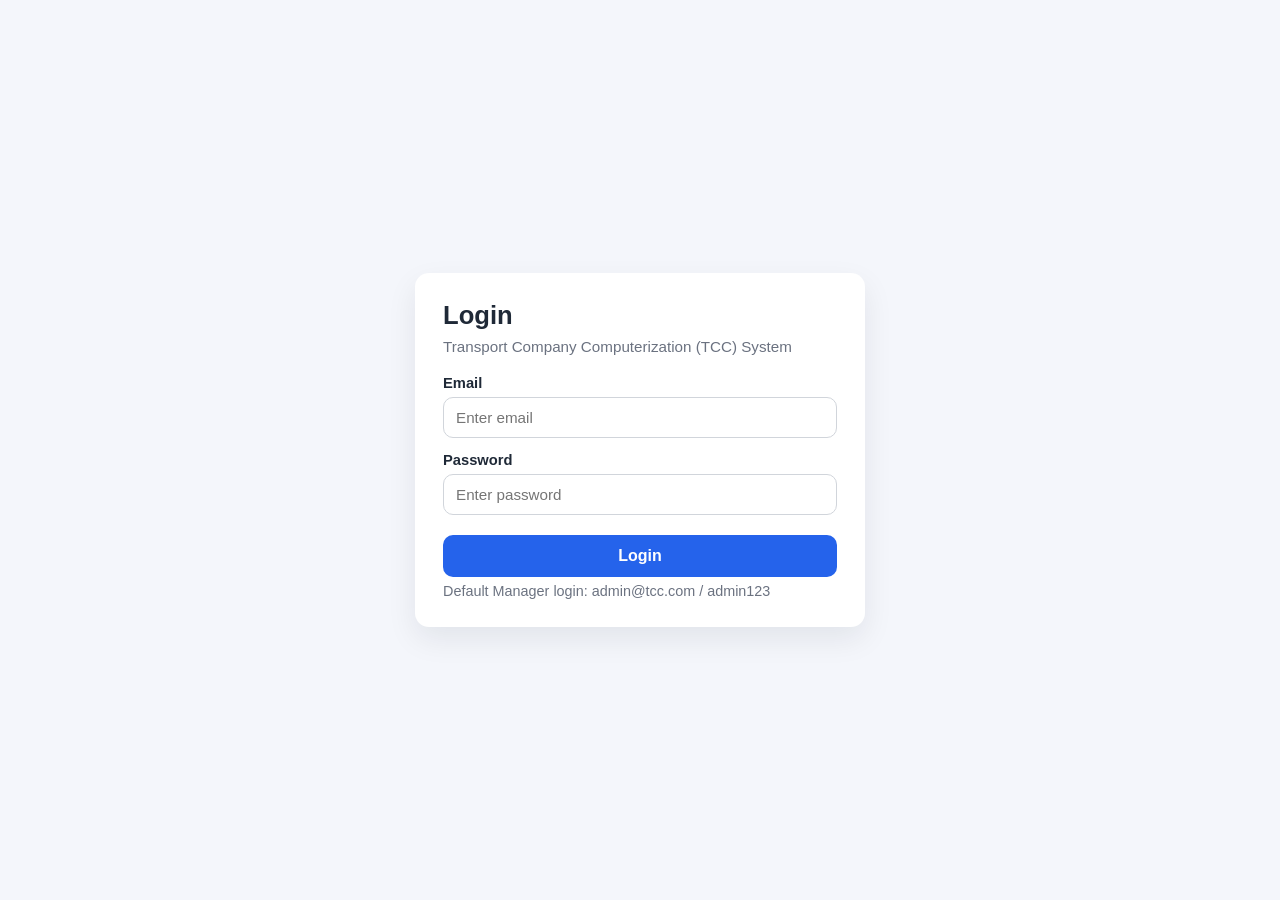
==== index.html @ 666aa763 "Initial project setup && creation of different pages admin && clerks && drivers" ====
<!DOCTYPE html>
<html lang="en">
<head>
  <meta charset="UTF-8" />
  <meta name="viewport" content="width=device-width, initial-scale=1.0" />
  <title>TCC System - Login</title>
  <link rel="stylesheet" href="style.css" />
</head>
<body class="auth-page">
  <main class="auth-container">
    <section class="auth-card">
      <h1>Login</h1>
      <p class="auth-subtitle">Transport Company Computerization (TCC) System</p>

      <!-- Status messages are shown here by JavaScript -->
      <div id="loginMessage" class="message" role="alert" aria-live="polite"></div>

      <form id="loginForm" novalidate>
        <div class="form-group">
          <label for="loginEmail">Email</label>
          <input type="email" id="loginEmail" name="loginEmail" placeholder="Enter email" />
        </div>

        <div class="form-group">
          <label for="loginPassword">Password</label>
          <input
            type="password"
            id="loginPassword"
            name="loginPassword"
            placeholder="Enter password"
          />
        </div>

        <button type="submit" class="btn-primary">Login</button>
      </form>

      <p class="auth-note muted">
        Default Manager login: admin@tcc.com / admin123
      </p>
    </section>
  </main>

  <script src="script.js"></script>
</body>
</html>
---- style.css ----
* {
	box-sizing: border-box;
}

body {
	margin: 0;
	font-family: Arial, Helvetica, sans-serif;
	background: #f4f6fb;
	color: #1f2937;
}

.auth-page {
	min-height: 100vh;
	display: flex;
	align-items: center;
	justify-content: center;
	padding: 20px;
}

.auth-container {
	width: 100%;
	max-width: 450px;
}

.auth-card {
	background: #ffffff;
	border-radius: 14px;
	box-shadow: 0 12px 30px rgba(15, 23, 42, 0.08);
	padding: 28px;
}

.auth-card h1 {
	margin: 0 0 8px;
	font-size: 1.6rem;
}

.auth-subtitle {
	margin: 0 0 20px;
	color: #6b7280;
	font-size: 0.95rem;
}

.form-group {
	margin-bottom: 14px;
}

.form-group label {
	display: block;
	margin-bottom: 6px;
	font-weight: 600;
	font-size: 0.92rem;
}

.form-group input,
.form-group select {
	width: 100%;
	border: 1px solid #d1d5db;
	border-radius: 10px;
	padding: 11px 12px;
	font-size: 0.95rem;
	background: #ffffff;
	outline: none;
}

.form-group input:focus,
.form-group select:focus {
	border-color: #2563eb;
	box-shadow: 0 0 0 3px rgba(37, 99, 235, 0.12);
}

.btn-primary {
	width: 100%;
	border: none;
	border-radius: 10px;
	padding: 12px;
	background: #2563eb;
	color: #ffffff;
	font-size: 1rem;
	font-weight: 600;
	cursor: pointer;
	margin-top: 6px;
}

.btn-primary:hover {
	background: #1d4ed8;
}

.message {
	display: none;
	border-radius: 10px;
	padding: 10px 12px;
	margin-bottom: 14px;
	font-size: 0.92rem;
}

.message.success {
	display: block;
	background: #dcfce7;
	color: #14532d;
	border: 1px solid #86efac;
}

.message.error {
	display: block;
	background: #fee2e2;
	color: #7f1d1d;
	border: 1px solid #fca5a5;
}

.auth-link-row {
	margin: 16px 0 0;
	font-size: 0.93rem;
	color: #4b5563;
}

.auth-note {
	margin: 14px 0 0;
	font-size: 0.9rem;
	color: #374151;
}

.auth-note.muted {
	margin-top: 6px;
	color: #6b7280;
}

.auth-link-row a {
	color: #2563eb;
	text-decoration: none;
	font-weight: 600;
}

.auth-link-row a:hover {
	text-decoration: underline;
}

@media (max-width: 480px) {
	.auth-card {
		padding: 20px;
	}
}

.dashboard-layout {
	display: grid;
	grid-template-columns: 260px 1fr;
	min-height: 100vh;
}

.sidebar {
	background: #0f172a;
	color: #e5e7eb;
	padding: 22px 18px;
	display: flex;
	flex-direction: column;
	gap: 16px;
}

.sidebar-title {
	margin: 0;
	font-size: 1.25rem;
}

.sidebar-subtitle {
	margin: 0;
	font-size: 0.9rem;
	color: #94a3b8;
}

.sidebar-nav {
	display: flex;
	flex-direction: column;
	gap: 10px;
	margin-top: 8px;
}

.nav-item {
	display: block;
	padding: 10px 12px;
	border-radius: 8px;
	text-decoration: none;
	color: #e5e7eb;
	font-size: 0.95rem;
}

.nav-item:hover,
.nav-item.active {
	background: #1e293b;
}

.sidebar-logout {
	margin-top: auto;
}

.btn-outline {
	width: 100%;
	border: 1px solid #334155;
	background: transparent;
	color: #e5e7eb;
	padding: 10px 12px;
	border-radius: 10px;
	cursor: pointer;
	font-weight: 600;
}

.btn-outline:hover {
	background: #1e293b;
}

.dashboard-main {
	padding: 24px;
}

.dashboard-header h1 {
	margin: 0;
	font-size: 1.8rem;
}

.header-subtitle {
	margin: 8px 0 0;
	color: #6b7280;
	font-size: 0.95rem;
}

.dashboard-section {
	display: grid;
	gap: 16px;
	margin-top: 16px;
}

.card {
	background: #ffffff;
	border-radius: 12px;
	padding: 18px;
	box-shadow: 0 8px 20px rgba(15, 23, 42, 0.07);
}

.card h3 {
	margin: 0 0 12px;
}

.role-notice {
	margin-top: 16px;
	font-weight: 600;
}

.role-notice.success {
	border: 1px solid #86efac;
	background: #f0fdf4;
	color: #14532d;
}

.role-notice.info {
	border: 1px solid #93c5fd;
	background: #eff6ff;
	color: #1e3a8a;
}

.role-notice.warning {
	border: 1px solid #fdba74;
	background: #fff7ed;
	color: #9a3412;
}

.hidden {
	display: none !important;
}

.stats-grid {
	display: grid;
	grid-template-columns: repeat(3, minmax(0, 1fr));
	gap: 12px;
}

.form-grid {
	display: grid;
	grid-template-columns: repeat(2, minmax(0, 1fr));
	gap: 12px;
}

.filter-row {
	display: grid;
	grid-template-columns: 2fr 1fr auto;
	gap: 12px;
	align-items: end;
	margin-bottom: 14px;
}

.filter-group {
	display: flex;
	flex-direction: column;
	gap: 6px;
}

.filter-group label {
	font-weight: 600;
	font-size: 0.88rem;
	color: #374151;
}

.filter-group input,
.filter-group select {
	width: 100%;
	border: 1px solid #d1d5db;
	border-radius: 10px;
	padding: 10px 12px;
	font-size: 0.92rem;
	background: #ffffff;
	outline: none;
}

.filter-group input:focus,
.filter-group select:focus {
	border-color: #2563eb;
	box-shadow: 0 0 0 3px rgba(37, 99, 235, 0.12);
}

.tracking-actions {
	margin: 0;
	align-self: end;
}

.action-row {
	display: flex;
	gap: 10px;
	margin: 6px 0 14px;
}

.action-btn {
	width: auto;
	min-width: 120px;
	margin-top: 0;
}

.btn-light {
	border: 1px solid #d1d5db;
	background: #ffffff;
	color: #1f2937;
	border-radius: 10px;
	padding: 12px;
	font-size: 1rem;
	font-weight: 600;
	cursor: pointer;
}

.btn-light:hover {
	background: #f9fafb;
}

.stat-card {
	background: #f8fafc;
	border: 1px solid #e5e7eb;
	border-radius: 10px;
	padding: 12px;
	display: flex;
	flex-direction: column;
	gap: 6px;
}

.stat-label {
	font-size: 0.85rem;
	color: #6b7280;
}

.stat-card strong {
	font-size: 1.2rem;
	color: #0f172a;
}

.muted-text {
	margin: 0;
	color: #6b7280;
}

.table-wrapper {
	overflow-x: auto;
}

table {
	width: 100%;
	border-collapse: collapse;
}

th,
td {
	text-align: left;
	padding: 10px;
	border-bottom: 1px solid #e5e7eb;
	font-size: 0.92rem;
}

th {
	font-weight: 700;
	color: #334155;
}

.row-ready {
	background: #ecfdf5;
}

.status-pill {
	display: inline-block;
	padding: 4px 10px;
	border-radius: 999px;
	font-size: 0.78rem;
	font-weight: 700;
	line-height: 1.2;
}

.status-pending {
	background: #fff7ed;
	color: #9a3412;
	border: 1px solid #fdba74;
}

.status-ready {
	background: #ecfdf5;
	color: #166534;
	border: 1px solid #86efac;
}

.status-delivered {
	background: #e0f2fe;
	color: #075985;
	border: 1px solid #7dd3fc;
}

.table-actions {
	display: flex;
	gap: 8px;
}

.btn-small {
	border: 1px solid #cbd5e1;
	background: #ffffff;
	color: #0f172a;
	padding: 6px 10px;
	border-radius: 8px;
	font-size: 0.82rem;
	font-weight: 600;
	cursor: pointer;
}

.btn-small:hover {
	background: #f8fafc;
}

.btn-small:disabled {
	opacity: 0.45;
	cursor: not-allowed;
}

.btn-danger {
	border-color: #fecaca;
	color: #b91c1c;
}

.btn-danger:hover {
	background: #fef2f2;
}

@media (max-width: 900px) {
	.dashboard-layout {
		grid-template-columns: 1fr;
	}

	.sidebar {
		padding: 16px;
	}

	.sidebar-nav {
		flex-direction: row;
		flex-wrap: wrap;
	}

	.sidebar-logout {
		margin-top: 4px;
	}

	.dashboard-main {
		padding: 16px;
	}

	.stats-grid {
		grid-template-columns: 1fr;
	}

	.form-grid {
		grid-template-columns: 1fr;
	}

	.filter-row {
		grid-template-columns: 1fr;
	}

	.action-row {
		flex-direction: column;
	}

	.action-btn {
		width: 100%;
	}
}
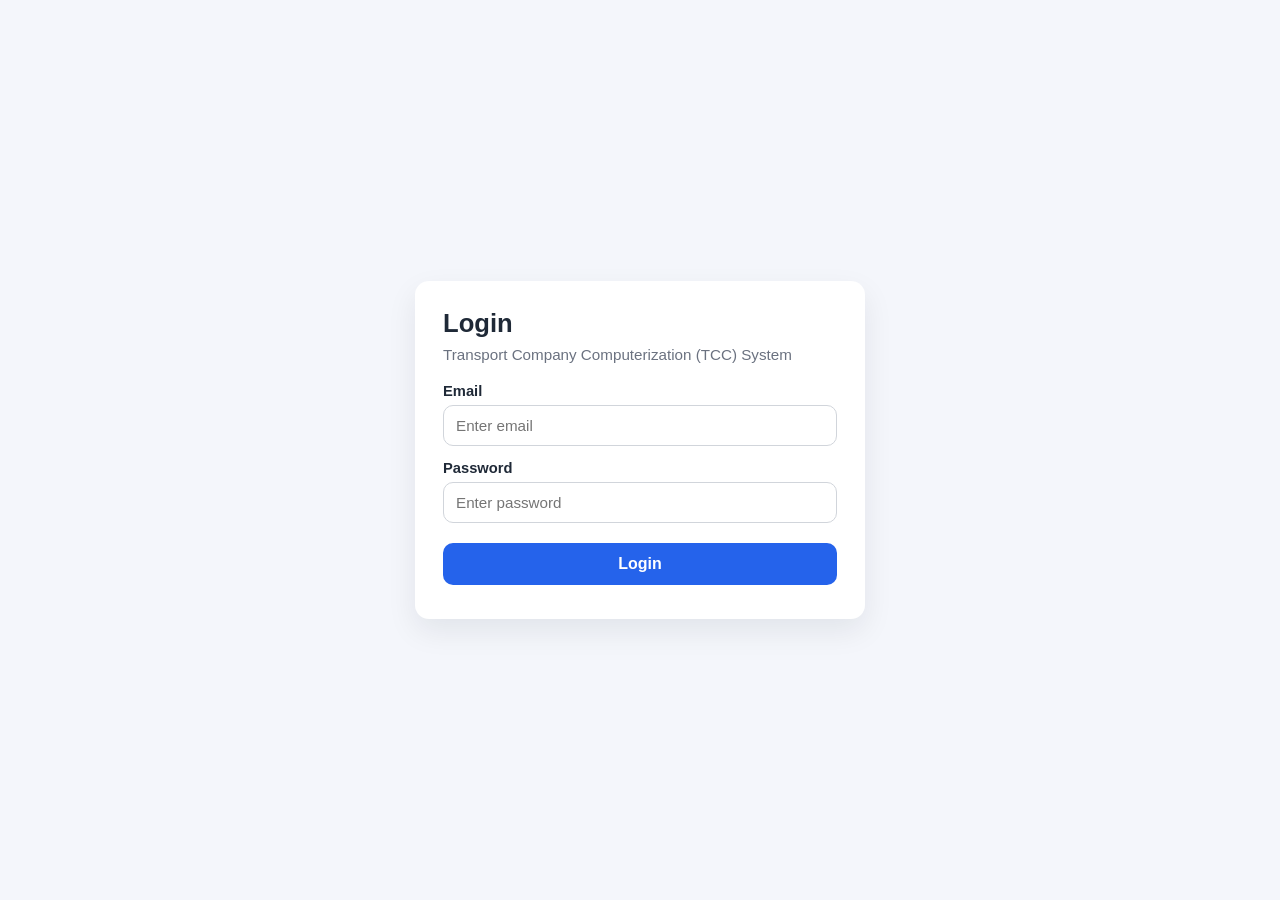
==== commit 1d295f6a: "implemented the different pages" ====
--- a/index.html
+++ b/index.html
@@ -35,7 +35,7 @@
       </form>
 
       <p class="auth-note muted">
-        Default Manager login: admin@tcc.com / admin123
+        <!-- Default Manager login: admin@tcc.com / admin123 -->
       </p>
     </section>
   </main>
--- a/style.css
+++ b/style.css
@@ -67,6 +67,17 @@
 .form-group select:focus {
 	border-color: #2563eb;
 	box-shadow: 0 0 0 3px rgba(37, 99, 235, 0.12);
+}
+
+.input-invalid {
+	border-color: #ef4444 !important;
+	box-shadow: 0 0 0 3px rgba(239, 68, 68, 0.12) !important;
+}
+
+.field-error {
+	margin: 6px 0 0;
+	font-size: 0.82rem;
+	color: #b91c1c;
 }
 
 .btn-primary {
@@ -272,6 +283,10 @@
 	gap: 12px;
 }
 
+.compact-stats {
+	margin-bottom: 14px;
+}
+
 .form-grid {
 	display: grid;
 	grid-template-columns: repeat(2, minmax(0, 1fr));
@@ -318,6 +333,11 @@
 .tracking-actions {
 	margin: 0;
 	align-self: end;
+}
+
+.report-actions {
+	margin-top: 14px;
+	margin-bottom: 0;
 }
 
 .action-row {
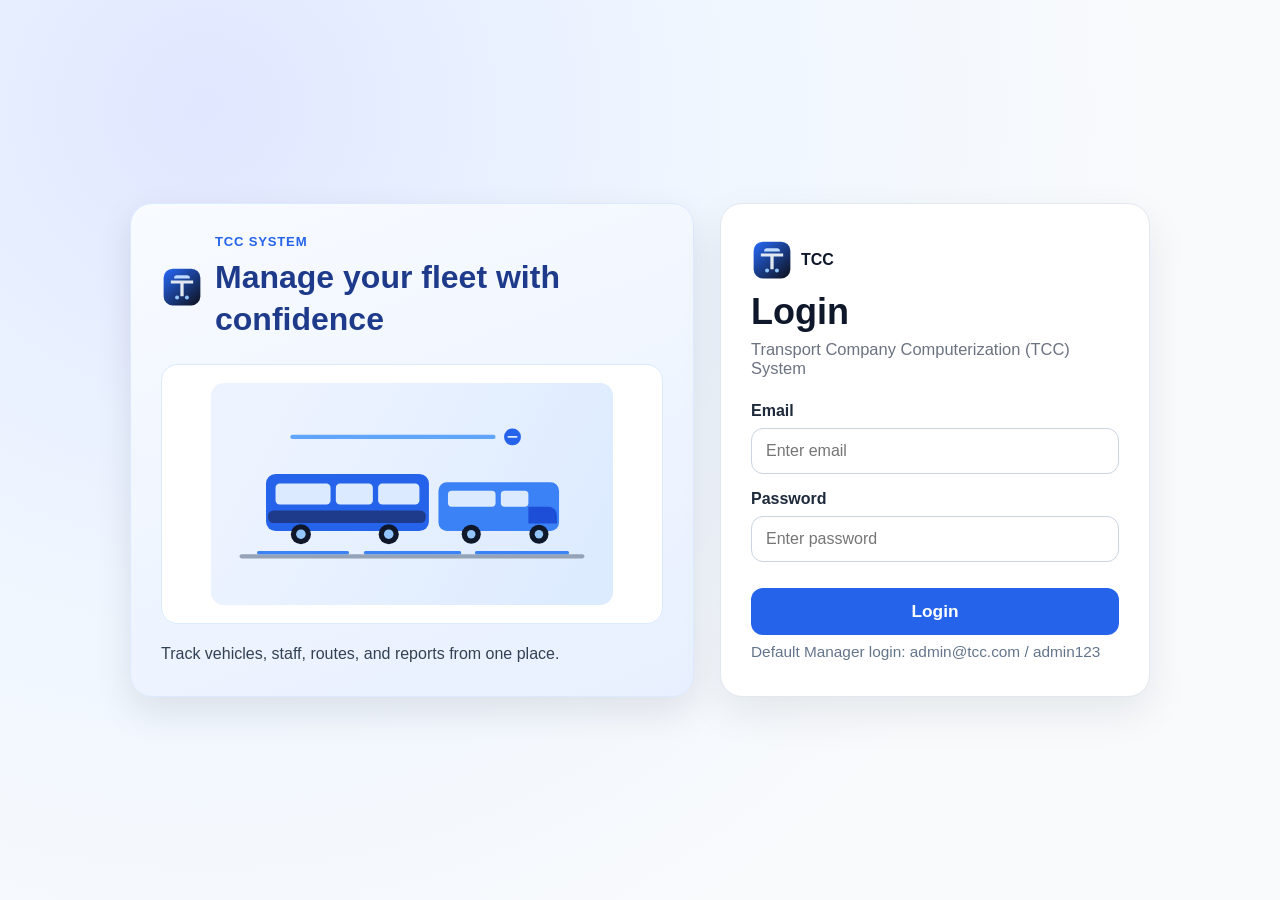
==== commit d133c2ea: "add updated login design" ====
--- a/index.html
+++ b/index.html
@@ -8,7 +8,27 @@
 </head>
 <body class="auth-page">
   <main class="auth-container">
+    <section class="auth-visual" aria-label="Transport illustration">
+      <div class="auth-brand-mark">
+        <img src="assets/tcc-logo.svg" alt="TCC logo" class="auth-logo" />
+        <div>
+          <p class="brand-kicker">TCC System</p>
+          <h2>Manage your fleet with confidence</h2>
+        </div>
+      </div>
+      <img
+        src="assets/transport-illustration.svg"
+        alt="Illustration of buses and logistics transport"
+        class="auth-transport-img"
+      />
+      <p class="auth-visual-note">Track vehicles, staff, routes, and reports from one place.</p>
+    </section>
+
     <section class="auth-card">
+      <div class="auth-card-logo-row">
+        <img src="assets/tcc-logo.svg" alt="TCC logo" class="auth-logo" />
+        <span>TCC</span>
+      </div>
       <h1>Login</h1>
       <p class="auth-subtitle">Transport Company Computerization (TCC) System</p>
 
@@ -35,7 +55,7 @@
       </form>
 
       <p class="auth-note muted">
-        <!-- Default Manager login: admin@tcc.com / admin123 -->
+        Default Manager login: admin@tcc.com / admin123
       </p>
     </section>
   </main>
--- a/style.css
+++ b/style.css
@@ -5,7 +5,7 @@
 
 body {
 	margin: 0;
-	font-family: Arial, Helvetica, sans-serif;
+	font-family: "Inter", "Segoe UI", Arial, Helvetica, sans-serif;
 	background: #f4f6fb;
 	color: #1f2937;
 }
@@ -15,52 +15,142 @@
 	display: flex;
 	align-items: center;
 	justify-content: center;
-	padding: 20px;
+	padding: 30px 20px;
+	background: radial-gradient(circle at 16% 12%, #e0e7ff 0%, #eff6ff 36%, #f8fafc 70%);
 }
 
 .auth-container {
 	width: 100%;
-	max-width: 450px;
+	max-width: 1020px;
+	display: grid;
+	grid-template-columns: minmax(0, 1.2fr) minmax(360px, 430px);
+	gap: 26px;
+	align-items: stretch;
+}
+
+.auth-visual {
+	background: linear-gradient(160deg, #f8fbff 0%, #e8f0ff 100%);
+	border-radius: 22px;
+	border: 1px solid #dbeafe;
+	color: #1e3a8a;
+	padding: 30px;
+	display: flex;
+	flex-direction: column;
+	justify-content: space-between;
+	box-shadow: 0 14px 36px rgba(15, 23, 42, 0.1);
+	overflow: hidden;
+}
+
+.auth-brand-mark {
+	display: flex;
+	align-items: center;
+	gap: 12px;
+}
+
+.auth-brand-mark h2 {
+	margin: 0;
+	font-size: 2rem;
+	font-weight: 700;
+	line-height: 1.3;
+	color: #1e3a8a;
+	opacity: 0;
+	animation: fadeUp 0.7s ease 0.3s forwards;
+}
+
+.brand-kicker {
+	margin: 0 0 8px;
+	font-size: 0.82rem;
+	font-weight: 700;
+	letter-spacing: 0.06em;
+	text-transform: uppercase;
+	color: #2563eb;
+	opacity: 0;
+	animation: fadeUp 0.6s ease 0.15s forwards;
+}
+
+.auth-logo {
+	width: 42px;
+	height: 42px;
+	flex-shrink: 0;
+}
+
+.auth-transport-img {
+	width: 100%;
+	max-height: 260px;
+	object-fit: contain;
+	margin: 24px 0 18px;
+	padding: 18px;
+	background: #ffffff;
+	border-radius: 16px;
+	border: 1px solid #dbeafe;
+	opacity: 0;
+	animation: fadeZoom 0.9s ease 0.5s forwards, floatY 4.5s ease-in-out 1.4s infinite;
+}
+
+.auth-visual-note {
+	margin: 0;
+	font-size: 1rem;
+	line-height: 1.5;
+	color: #334155;
+	opacity: 0;
+	animation: fadeUp 0.65s ease 0.75s forwards;
 }
 
 .auth-card {
 	background: #ffffff;
-	border-radius: 14px;
-	box-shadow: 0 12px 30px rgba(15, 23, 42, 0.08);
-	padding: 28px;
+	border-radius: 22px;
+	border: 1px solid #e2e8f0;
+	box-shadow: 0 16px 40px rgba(15, 23, 42, 0.08);
+	padding: 34px 30px;
+	display: flex;
+	flex-direction: column;
+	justify-content: center;
+}
+
+.auth-card-logo-row {
+	display: inline-flex;
+	align-items: center;
+	gap: 8px;
+	margin-bottom: 10px;
+	font-weight: 700;
+	color: #0f172a;
 }
 
 .auth-card h1 {
 	margin: 0 0 8px;
-	font-size: 1.6rem;
+	font-size: 2.25rem;
+	line-height: 1.15;
+	color: #0f172a;
 }
 
 .auth-subtitle {
-	margin: 0 0 20px;
+	margin: 0 0 24px;
 	color: #6b7280;
-	font-size: 0.95rem;
+	font-size: 1.03rem;
 }
 
 .form-group {
-	margin-bottom: 14px;
+	margin-bottom: 16px;
 }
 
 .form-group label {
 	display: block;
-	margin-bottom: 6px;
+	margin-bottom: 8px;
 	font-weight: 600;
-	font-size: 0.92rem;
+	font-size: 1rem;
+	color: #1e293b;
 }
 
 .form-group input,
 .form-group select {
 	width: 100%;
-	border: 1px solid #d1d5db;
-	border-radius: 10px;
-	padding: 11px 12px;
-	font-size: 0.95rem;
+	border: 1px solid #cbd5e1;
+	border-radius: 12px;
+	padding: 13px 14px;
+	font-size: 1rem;
 	background: #ffffff;
 	outline: none;
+	transition: border-color 0.2s ease, box-shadow 0.2s ease;
 }
 
 .form-group input:focus,
@@ -83,18 +173,20 @@
 .btn-primary {
 	width: 100%;
 	border: none;
-	border-radius: 10px;
-	padding: 12px;
+	border-radius: 12px;
+	padding: 13px;
 	background: #2563eb;
 	color: #ffffff;
-	font-size: 1rem;
+	font-size: 1.08rem;
 	font-weight: 600;
 	cursor: pointer;
-	margin-top: 6px;
+	margin-top: 10px;
+	transition: background 0.2s ease, transform 0.2s ease;
 }
 
 .btn-primary:hover {
 	background: #1d4ed8;
+	transform: translateY(-1px);
 }
 
 .message {
@@ -126,14 +218,14 @@
 }
 
 .auth-note {
-	margin: 14px 0 0;
-	font-size: 0.9rem;
+	margin: 16px 0 0;
+	font-size: 0.96rem;
 	color: #374151;
 }
 
 .auth-note.muted {
-	margin-top: 6px;
-	color: #6b7280;
+	margin-top: 8px;
+	color: #64748b;
 }
 
 .auth-link-row a {
@@ -146,9 +238,95 @@
 	text-decoration: underline;
 }
 
+@keyframes fadeUp {
+	from {
+		opacity: 0;
+		transform: translateY(12px);
+	}
+	to {
+		opacity: 1;
+		transform: translateY(0);
+	}
+}
+
+@keyframes fadeZoom {
+	from {
+		opacity: 0;
+		transform: translateY(14px) scale(0.98);
+	}
+	to {
+		opacity: 1;
+		transform: translateY(0) scale(1);
+	}
+}
+
+@keyframes floatY {
+	0%,
+	100% {
+		transform: translateY(0);
+	}
+	50% {
+		transform: translateY(-6px);
+	}
+}
+
+@media (prefers-reduced-motion: reduce) {
+	.brand-kicker,
+	.auth-brand-mark h2,
+	.auth-transport-img,
+	.auth-visual-note {
+		opacity: 1;
+		animation: none;
+	}
+}
+
 @media (max-width: 480px) {
+	.auth-page {
+		padding: 12px;
+	}
+
+	.auth-container {
+		gap: 12px;
+	}
+
+	.auth-visual {
+		padding: 16px;
+		border-radius: 16px;
+	}
+
+	.auth-brand-mark h2 {
+		font-size: 1.32rem;
+	}
+
+	.auth-transport-img {
+		max-height: 170px;
+		margin: 14px 0;
+		padding: 10px;
+	}
+
 	.auth-card {
-		padding: 20px;
+		border-radius: 16px;
+		padding: 20px 16px;
+	}
+
+	.auth-card h1 {
+		font-size: 1.95rem;
+	}
+
+	.auth-subtitle {
+		font-size: 0.95rem;
+		margin-bottom: 18px;
+	}
+}
+
+@media (max-width: 900px) {
+	.auth-container {
+		grid-template-columns: 1fr;
+		max-width: 560px;
+	}
+
+	.auth-visual {
+		padding-bottom: 20px;
 	}
 }
 
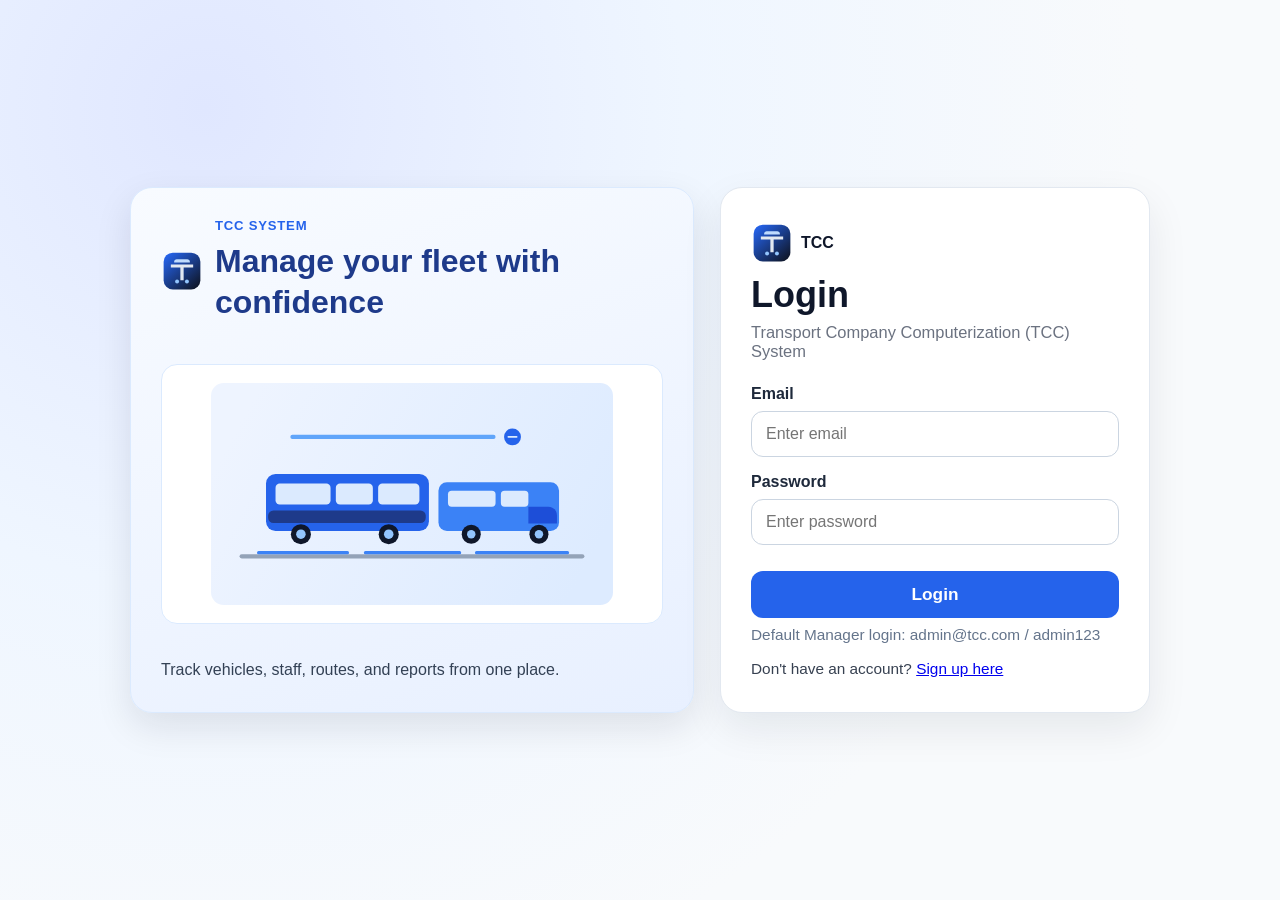
==== commit 38e0f7de: "add customer section && form validations across pages" ====
--- a/index.html
+++ b/index.html
@@ -57,6 +57,10 @@
       <p class="auth-note muted">
         Default Manager login: admin@tcc.com / admin123
       </p>
+
+      <p class="auth-note">
+        Don't have an account? <a href="signup.html">Sign up here</a>
+      </p>
     </section>
   </main>
 
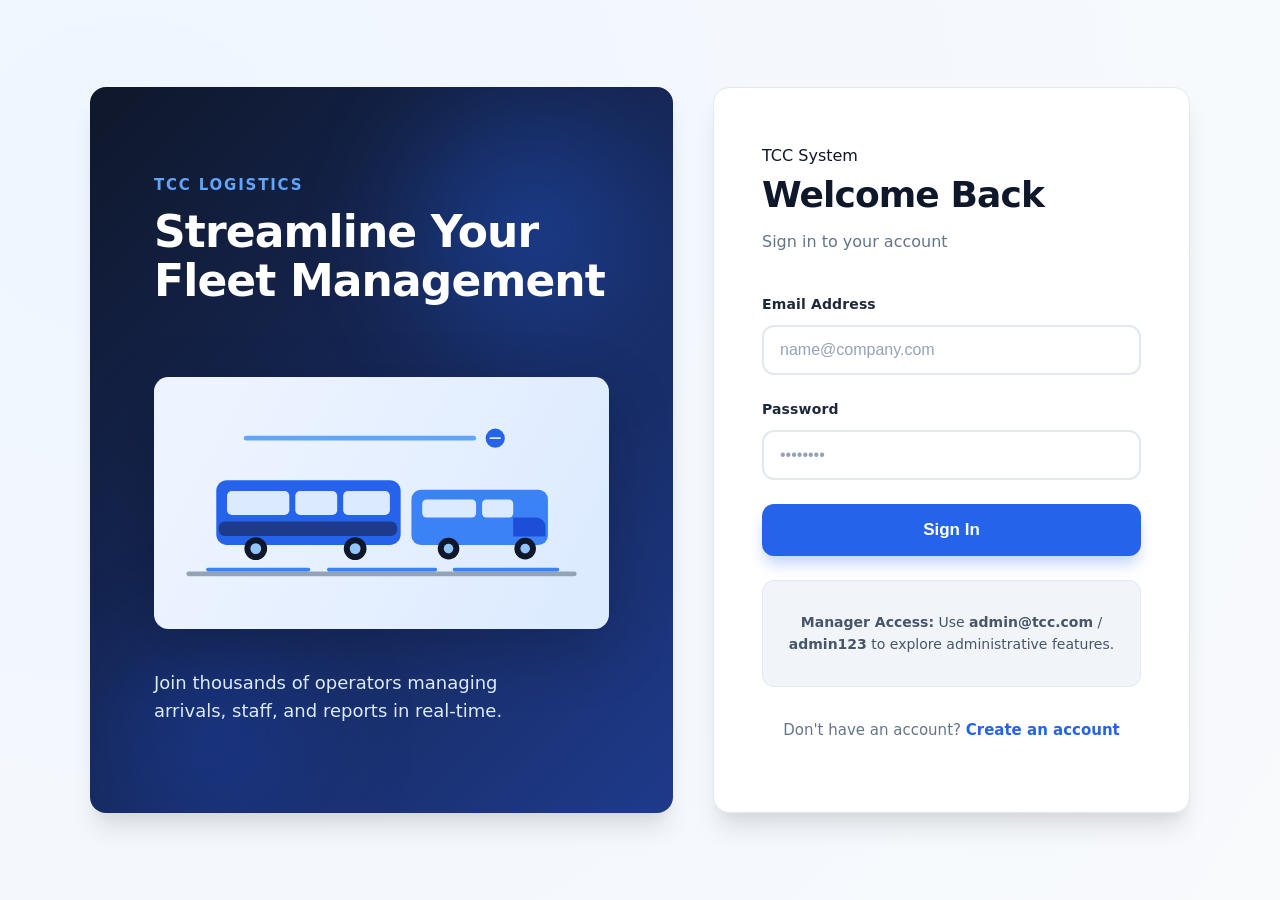
==== commit 1f406a11: "add updates" ====
--- a/index.html
+++ b/index.html
@@ -10,10 +10,9 @@
   <main class="auth-container">
     <section class="auth-visual" aria-label="Transport illustration">
       <div class="auth-brand-mark">
-        <img src="assets/tcc-logo.svg" alt="TCC logo" class="auth-logo" />
         <div>
-          <p class="brand-kicker">TCC System</p>
-          <h2>Manage your fleet with confidence</h2>
+          <p class="brand-kicker">TCC Logistics</p>
+          <h2>Streamline Your Fleet Management</h2>
         </div>
       </div>
       <img
@@ -21,24 +20,22 @@
         alt="Illustration of buses and logistics transport"
         class="auth-transport-img"
       />
-      <p class="auth-visual-note">Track vehicles, staff, routes, and reports from one place.</p>
+      <p class="auth-visual-note">Join thousands of operators managing arrivals, staff, and reports in real-time.</p>
     </section>
 
     <section class="auth-card">
       <div class="auth-card-logo-row">
-        <img src="assets/tcc-logo.svg" alt="TCC logo" class="auth-logo" />
-        <span>TCC</span>
+        <span>TCC System</span>
       </div>
-      <h1>Login</h1>
-      <p class="auth-subtitle">Transport Company Computerization (TCC) System</p>
+      <h1>Welcome Back</h1>
+      <p class="auth-subtitle">Sign in to your account</p>
 
-      <!-- Status messages are shown here by JavaScript -->
       <div id="loginMessage" class="message" role="alert" aria-live="polite"></div>
 
       <form id="loginForm" novalidate>
         <div class="form-group">
-          <label for="loginEmail">Email</label>
-          <input type="email" id="loginEmail" name="loginEmail" placeholder="Enter email" />
+          <label for="loginEmail">Email Address</label>
+          <input type="email" id="loginEmail" name="loginEmail" placeholder="name@company.com" required />
         </div>
 
         <div class="form-group">
@@ -47,19 +44,20 @@
             type="password"
             id="loginPassword"
             name="loginPassword"
-            placeholder="Enter password"
+            placeholder="••••••••"
+            required
           />
         </div>
 
-        <button type="submit" class="btn-primary">Login</button>
+        <button type="submit" class="btn-primary">Sign In</button>
       </form>
 
-      <p class="auth-note muted">
-        Default Manager login: admin@tcc.com / admin123
-      </p>
+      <div class="auth-note muted">
+        <p><strong>Manager Access:</strong> Use <strong>admin@tcc.com</strong> / <strong>admin123</strong> to explore administrative features.</p>
+      </div>
 
       <p class="auth-note">
-        Don't have an account? <a href="signup.html">Sign up here</a>
+        Don't have an account? <a href="signup.html">Create an account</a>
       </p>
     </section>
   </main>
--- a/style.css
+++ b/style.css
@@ -1,3 +1,18 @@
+
+:root {
+	--primary: #2563eb;
+	--primary-hover: #1d4ed8;
+	--primary-light: rgba(37, 99, 235, 0.1);
+	--accent: #f59e0b;
+	--bg-body: #f8fafc;
+	--bg-card: #ffffff;
+	--text-main: #0f172a;
+	--text-muted: #64748b;
+	--border-light: #e2e8f0;
+	--radius-lg: 16px;
+	--radius-md: 12px;
+	--shadow-xl: 0 20px 25px -5px rgba(0, 0, 0, 0.1), 0 10px 10px -5px rgba(0, 0, 0, 0.04);
+}
 
 * {
 	box-sizing: border-box;
@@ -5,9 +20,10 @@
 
 body {
 	margin: 0;
-	font-family: "Inter", "Segoe UI", Arial, Helvetica, sans-serif;
-	background: #f4f6fb;
-	color: #1f2937;
+	font-family: 'Inter', system-ui, -apple-system, sans-serif;
+	background: var(--bg-body);
+	color: var(--text-main);
+	line-height: 1.5;
 }
 
 .auth-page {
@@ -15,227 +31,461 @@
 	display: flex;
 	align-items: center;
 	justify-content: center;
-	padding: 30px 20px;
-	background: radial-gradient(circle at 16% 12%, #e0e7ff 0%, #eff6ff 36%, #f8fafc 70%);
+	padding: 2rem 1rem;
+	background: radial-gradient(circle at 10% 20%, #eff6ff 0%, #f8fafc 100%);
 }
 
 .auth-container {
 	width: 100%;
-	max-width: 1020px;
+	max-width: 1100px;
 	display: grid;
-	grid-template-columns: minmax(0, 1.2fr) minmax(360px, 430px);
-	gap: 26px;
+	grid-template-columns: 1.1fr 0.9fr;
+	gap: 2.5rem;
 	align-items: stretch;
 }
 
 .auth-visual {
-	background: linear-gradient(160deg, #f8fbff 0%, #e8f0ff 100%);
-	border-radius: 22px;
-	border: 1px solid #dbeafe;
-	color: #1e3a8a;
-	padding: 30px;
+	background: linear-gradient(135deg, #0f172a 0%, #1e3a8a 100%);
+	border-radius: var(--radius-lg);
+	color: #ffffff;
+	padding: 4rem;
 	display: flex;
 	flex-direction: column;
-	justify-content: space-between;
-	box-shadow: 0 14px 36px rgba(15, 23, 42, 0.1);
+	justify-content: center;
+	box-shadow: var(--shadow-xl);
+	position: relative;
 	overflow: hidden;
 }
 
+/* Glassmorphism decorative circles */
+.auth-visual::before {
+	content: '';
+	position: absolute;
+	top: -5%;
+	right: -5%;
+	width: 350px;
+	height: 350px;
+	background: radial-gradient(circle, rgba(37, 99, 235, 0.4) 0%, transparent 70%);
+	border-radius: 50%;
+	filter: blur(40px);
+}
+
+.auth-visual::after {
+	content: '';
+	position: absolute;
+	bottom: -10%;
+	left: -5%;
+	width: 300px;
+	height: 300px;
+	background: radial-gradient(circle, rgba(29, 78, 216, 0.3) 0%, transparent 70%);
+	border-radius: 50%;
+	filter: blur(40px);
+}
+
 .auth-brand-mark {
-	display: flex;
-	align-items: center;
-	gap: 12px;
+	position: relative;
+	z-index: 10;
+	margin-bottom: 2rem;
 }
 
 .auth-brand-mark h2 {
 	margin: 0;
-	font-size: 2rem;
+	font-size: 2.75rem;
+	font-weight: 800;
+	line-height: 1.1;
+	color: #ffffff;
+	letter-spacing: -0.02em;
+	animation: fadeUp 0.8s cubic-bezier(0.2, 0.8, 0.2, 1) forwards;
+}
+
+.brand-kicker {
+	margin: 0 0 0.75rem;
+	font-size: 0.9375rem;
 	font-weight: 700;
-	line-height: 1.3;
-	color: #1e3a8a;
-	opacity: 0;
-	animation: fadeUp 0.7s ease 0.3s forwards;
-}
-
-.brand-kicker {
-	margin: 0 0 8px;
-	font-size: 0.82rem;
-	font-weight: 700;
-	letter-spacing: 0.06em;
+	letter-spacing: 0.12em;
 	text-transform: uppercase;
-	color: #2563eb;
-	opacity: 0;
-	animation: fadeUp 0.6s ease 0.15s forwards;
-}
-
-.auth-logo {
-	width: 42px;
-	height: 42px;
-	flex-shrink: 0;
+	color: #60a5fa;
+	animation: fadeUp 0.6s cubic-bezier(0.2, 0.8, 0.2, 1) forwards;
 }
 
 .auth-transport-img {
 	width: 100%;
-	max-height: 260px;
-	object-fit: contain;
-	margin: 24px 0 18px;
-	padding: 18px;
-	background: #ffffff;
-	border-radius: 16px;
-	border: 1px solid #dbeafe;
-	opacity: 0;
-	animation: fadeZoom 0.9s ease 0.5s forwards, floatY 4.5s ease-in-out 1.4s infinite;
+	max-width: 480px;
+	height: auto;
+	margin: 2rem auto;
+	filter: drop-shadow(0 20px 30px rgba(0, 0, 0, 0.3));
+	position: relative;
+	z-index: 10;
+	animation: float 6s ease-in-out infinite;
+}
+
+@keyframes float {
+	0%, 100% { transform: translateY(0); }
+	50% { transform: translateY(-15px); }
 }
 
 .auth-visual-note {
-	margin: 0;
-	font-size: 1rem;
-	line-height: 1.5;
-	color: #334155;
-	opacity: 0;
-	animation: fadeUp 0.65s ease 0.75s forwards;
+	position: relative;
+	z-index: 10;
+	font-size: 1.125rem;
+	line-height: 1.6;
+	color: #cbd5e1;
+	max-width: 380px;
+	margin-top: 1rem;
 }
 
 .auth-card {
-	background: #ffffff;
-	border-radius: 22px;
-	border: 1px solid #e2e8f0;
-	box-shadow: 0 16px 40px rgba(15, 23, 42, 0.08);
-	padding: 34px 30px;
+	background: var(--bg-card);
+	border-radius: var(--radius-lg);
+	padding: 3.5rem;
+	box-shadow: 0 4px 6px -1px rgba(0, 0, 0, 0.05), 0 2px 4px -2px rgba(0, 0, 0, 0.05);
+	border: 1px solid var(--border-light);
 	display: flex;
 	flex-direction: column;
 	justify-content: center;
 }
 
-.auth-card-logo-row {
-	display: inline-flex;
-	align-items: center;
-	gap: 8px;
-	margin-bottom: 10px;
-	font-weight: 700;
-	color: #0f172a;
-}
-
-.auth-card h1 {
-	margin: 0 0 8px;
-	font-size: 2.25rem;
-	line-height: 1.15;
-	color: #0f172a;
-}
-
 .auth-subtitle {
-	margin: 0 0 24px;
-	color: #6b7280;
-	font-size: 1.03rem;
+	margin: 0 0 2.5rem;
+	font-size: 1rem;
+	color: var(--text-muted);
+	line-height: 1.5;
 }
 
 .form-group {
-	margin-bottom: 16px;
+	margin-bottom: 2rem;
 }
 
 .form-group label {
 	display: block;
-	margin-bottom: 8px;
+	margin-bottom: 0.75rem;
 	font-weight: 600;
-	font-size: 1rem;
-	color: #1e293b;
+	font-size: 0.9375rem;
+	color: var(--text-main);
+	letter-spacing: 0.01em;
 }
 
 .form-group input,
 .form-group select {
 	width: 100%;
-	border: 1px solid #cbd5e1;
-	border-radius: 12px;
-	padding: 13px 14px;
+	border: 2px solid var(--border-light);
+	border-radius: var(--radius-md);
+	padding: 1rem 1.25rem;
 	font-size: 1rem;
 	background: #ffffff;
 	outline: none;
-	transition: border-color 0.2s ease, box-shadow 0.2s ease;
+	transition: all 0.3s cubic-bezier(0.4, 0, 0.2, 1);
+	color: var(--text-main);
+}
+
+.form-group input::placeholder {
+	color: #94a3b8;
 }
 
 .form-group input:focus,
 .form-group select:focus {
-	border-color: #2563eb;
-	box-shadow: 0 0 0 3px rgba(37, 99, 235, 0.12);
+	border-color: var(--primary);
+	box-shadow: 0 0 0 4px var(--primary-light);
+	transform: translateY(-1px);
 }
 
 .input-invalid {
 	border-color: #ef4444 !important;
-	box-shadow: 0 0 0 3px rgba(239, 68, 68, 0.12) !important;
-}
-
-.field-error {
-	margin: 6px 0 0;
-	font-size: 0.82rem;
-	color: #b91c1c;
+	box-shadow: 0 0 0 4px rgba(239, 68, 68, 0.1) !important;
 }
 
 .btn-primary {
 	width: 100%;
 	border: none;
-	border-radius: 12px;
-	padding: 13px;
-	background: #2563eb;
+	border-radius: var(--radius-md);
+	padding: 1.125rem;
+	background: var(--primary);
 	color: #ffffff;
-	font-size: 1.08rem;
+	font-size: 1.125rem;
+	font-weight: 700;
+	cursor: pointer;
+	margin-top: 1.5rem;
+	transition: all 0.3s cubic-bezier(0.4, 0, 0.2, 1);
+	box-shadow: 0 12px 24px -8px rgba(37, 99, 235, 0.4);
+	display: flex;
+	align-items: center;
+	justify-content: center;
+	gap: 0.75rem;
+}
+
+.btn-primary:hover {
+	background: var(--primary-hover);
+	transform: translateY(-2px);
+	box-shadow: 0 16px 32px -8px rgba(37, 99, 235, 0.5);
+}
+
+.btn-primary:active {
+	transform: translateY(0) scale(0.98);
+}
+
+.message {
+	display: none;
+	border-radius: var(--radius-md);
+	padding: 1.25rem;
+	margin-bottom: 2rem;
+	font-size: 0.9375rem;
+	font-weight: 600;
+	border: 1px solid transparent;
+	animation: slideIn 0.4s cubic-bezier(0.2, 0.8, 0.2, 1);
+}
+
+@keyframes slideIn {
+	from { transform: translateY(-10px); opacity: 0; }
+	to { transform: translateY(0); opacity: 1; }
+}
+
+.message.success {
+	background: #f0fdf4;
+	color: #166534;
+	border-color: #bbf7d0;
+	display: flex;
+}
+
+.message.error {
+	background: #fef2f2;
+	color: #991b1b;
+	border-color: #fecaca;
+	display: flex;
+}
+
+.auth-note {
+	margin-top: 2.5rem;
+	font-size: 0.9375rem;
+	color: var(--text-muted);
+	text-align: center;
+	font-weight: 500;
+}
+
+.auth-note a {
+	color: var(--primary);
+	text-decoration: none;
+	font-weight: 700;
+	transition: color 0.2s;
+}
+
+.auth-note a:hover {
+	color: var(--primary-hover);
+	text-decoration: underline;
+}
+
+.auth-note.muted {
+	margin-top: 2rem;
+	padding: 1.25rem;
+	background: #f8fafc;
+	border-radius: var(--radius-md);
+	border: 1px solid var(--border-light);
+	font-size: 0.875rem;
+	line-height: 1.6;
+}
+
+@keyframes fadeUp {
+	from { opacity: 0; transform: translateY(20px); }
+	to { opacity: 1; transform: translateY(0); }
+}
+
+@media (max-width: 1024px) {
+	.auth-container {
+		grid-template-columns: 1fr;
+		max-width: 550px;
+	}
+	.auth-visual {
+		display: none;
+	}
+}
+
+@media (max-width: 640px) {
+	.auth-page {
+		padding: 0;
+		background: #ffffff;
+	}
+	.auth-card {
+		border: none;
+		box-shadow: none;
+		padding: 2rem;
+		border-radius: 0;
+	}
+}
+
+.auth-logo {
+	width: 52px;
+	height: 52px;
+	filter: brightness(0) invert(1);
+}
+
+.auth-transport-img {
+	width: 100%;
+	max-height: 300px;
+	object-fit: contain;
+	margin: 2.5rem 0;
+	filter: drop-shadow(0 20px 30px rgba(0,0,0,0.2));
+	opacity: 0;
+	animation: fadeZoom 0.9s ease 0.5s forwards, floatY 4s ease-in-out 1.4s infinite;
+}
+
+.auth-visual-note {
+	margin: 0;
+	font-size: 1.125rem;
+	font-weight: 400;
+	line-height: 1.6;
+	color: #dbeafe;
+	opacity: 0;
+	animation: fadeUp 0.65s ease 0.75s forwards;
+}
+
+.auth-card {
+	background: var(--bg-card);
+	border-radius: var(--radius-lg);
+	border: 1px solid var(--border-light);
+	box-shadow: var(--shadow-xl);
+	padding: 3.5rem 3rem;
+	display: flex;
+	flex-direction: column;
+	justify-content: center;
+}
+
+.auth-card h1 {
+	margin: 0 0 0.5rem;
+	font-size: 2.25rem;
+	font-weight: 800;
+	color: var(--text-main);
+	letter-spacing: -0.025em;
+}
+
+.auth-subtitle {
+	margin: 0 0 2.5rem;
+	color: var(--text-muted);
+	font-size: 1rem;
+	font-weight: 500;
+}
+
+.form-group {
+	margin-bottom: 1.5rem;
+}
+
+.form-group label {
+	display: block;
+	margin-bottom: 0.625rem;
+	font-weight: 600;
+	font-size: 0.875rem;
+	color: #1e293b;
+}
+
+.form-group input,
+.form-group select {
+	width: 100%;
+	border: 2px solid var(--border-light);
+	border-radius: var(--radius-md);
+	padding: 0.875rem 1rem;
+	font-size: 1rem;
+	background: #ffffff;
+	outline: none;
+	transition: all 0.2s cubic-bezier(0.4, 0, 0.2, 1);
+}
+
+.form-group input:focus,
+.form-group select:focus {
+	border-color: var(--primary);
+	box-shadow: 0 0 0 4px var(--primary-light);
+}
+
+.input-invalid {
+	border-color: #ef4444 !important;
+	box-shadow: 0 0 0 4px rgba(239, 68, 68, 0.1) !important;
+}
+
+.btn-primary {
+	width: 100%;
+	border: none;
+	border-radius: var(--radius-md);
+	padding: 1rem;
+	background: var(--primary);
+	color: #ffffff;
+	font-size: 1.0625rem;
 	font-weight: 600;
 	cursor: pointer;
-	margin-top: 10px;
-	transition: background 0.2s ease, transform 0.2s ease;
+	margin-top: 1rem;
+	transition: all 0.2s cubic-bezier(0.4, 0, 0.2, 1);
+	box-shadow: 0 10px 15px -3px rgba(37, 99, 235, 0.3);
 }
 
 .btn-primary:hover {
-	background: #1d4ed8;
-	transform: translateY(-1px);
+	background: var(--primary-hover);
+	transform: translateY(-2px);
+	box-shadow: 0 20px 25px -5px rgba(37, 99, 235, 0.2);
+}
+
+.btn-primary:active {
+	transform: translateY(0) scale(0.98);
+}
+
+.loading-spinner {
+	display: inline-block;
+	width: 1rem;
+	height: 1rem;
+	border: 2px solid rgba(255, 255, 255, 0.3);
+	border-radius: 50%;
+	border-top-color: #fff;
+	animation: spin 0.8s linear infinite;
+	margin-right: 0.5rem;
+	vertical-align: middle;
+}
+
+@keyframes spin {
+	to { transform: rotate(360deg); }
 }
 
 .message {
 	display: none;
-	border-radius: 10px;
-	padding: 10px 12px;
-	margin-bottom: 14px;
-	font-size: 0.92rem;
+	border-radius: var(--radius-md);
+	padding: 1rem;
+	margin-bottom: 1.5rem;
+	font-size: 0.9375rem;
+	font-weight: 500;
+	animation: fadeUp 0.3s ease;
 }
 
 .message.success {
-	display: block;
-	background: #dcfce7;
-	color: #14532d;
-	border: 1px solid #86efac;
+	display: flex;
+	background: #f0fdf4;
+	color: #166534;
+	border-left: 4px solid #22c55e;
 }
 
 .message.error {
-	display: block;
-	background: #fee2e2;
-	color: #7f1d1d;
-	border: 1px solid #fca5a5;
-}
-
-.auth-link-row {
-	margin: 16px 0 0;
-	font-size: 0.93rem;
-	color: #4b5563;
+	display: flex;
+	background: #fef2f2;
+	color: #991b1b;
+	border-left: 4px solid #ef4444;
 }
 
 .auth-note {
-	margin: 16px 0 0;
-	font-size: 0.96rem;
-	color: #374151;
-}
-
-.auth-note.muted {
-	margin-top: 8px;
-	color: #64748b;
-}
-
-.auth-link-row a {
-	color: #2563eb;
+	margin-top: 2rem;
+	font-size: 0.9375rem;
+	color: var(--text-muted);
+	text-align: center;
+}
+
+.auth-note a {
+	color: var(--primary);
 	text-decoration: none;
 	font-weight: 600;
 }
 
-.auth-link-row a:hover {
+.auth-note a:hover {
 	text-decoration: underline;
+}
+
+.auth-note.muted {
+	margin-top: 1.5rem;
+	padding: 1rem;
+	background: #f1f5f9;
+	border-radius: var(--radius-md);
+	color: #475569;
 }
 
 @keyframes fadeUp {
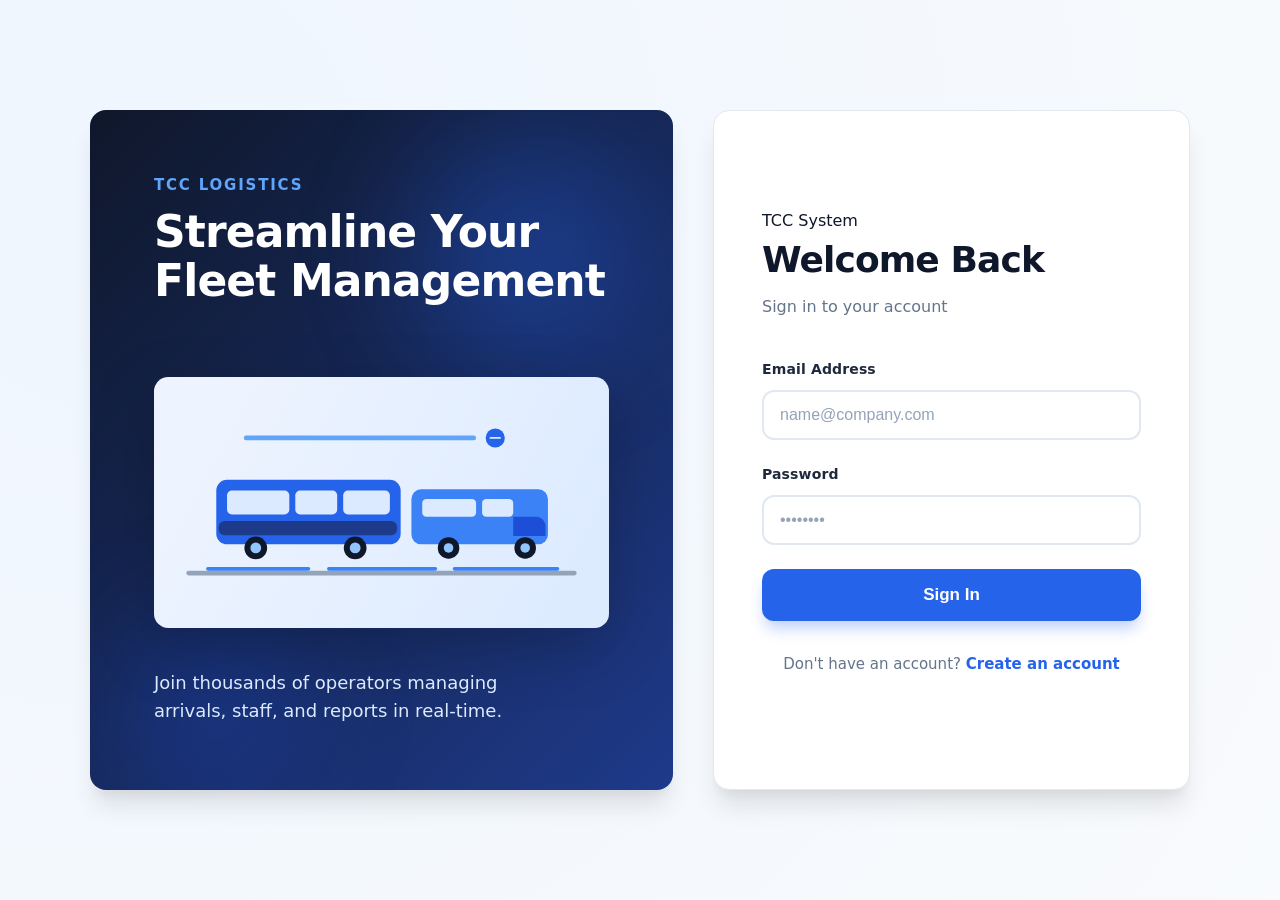
==== commit 0bb7d3cd: "add ui refinements" ====
--- a/index.html
+++ b/index.html
@@ -52,10 +52,10 @@
         <button type="submit" class="btn-primary">Sign In</button>
       </form>
 
-      <div class="auth-note muted">
+     <!--  <div class="auth-note muted">
         <p><strong>Manager Access:</strong> Use <strong>admin@tcc.com</strong> / <strong>admin123</strong> to explore administrative features.</p>
       </div>
-
+ -->
       <p class="auth-note">
         Don't have an account? <a href="signup.html">Create an account</a>
       </p>
